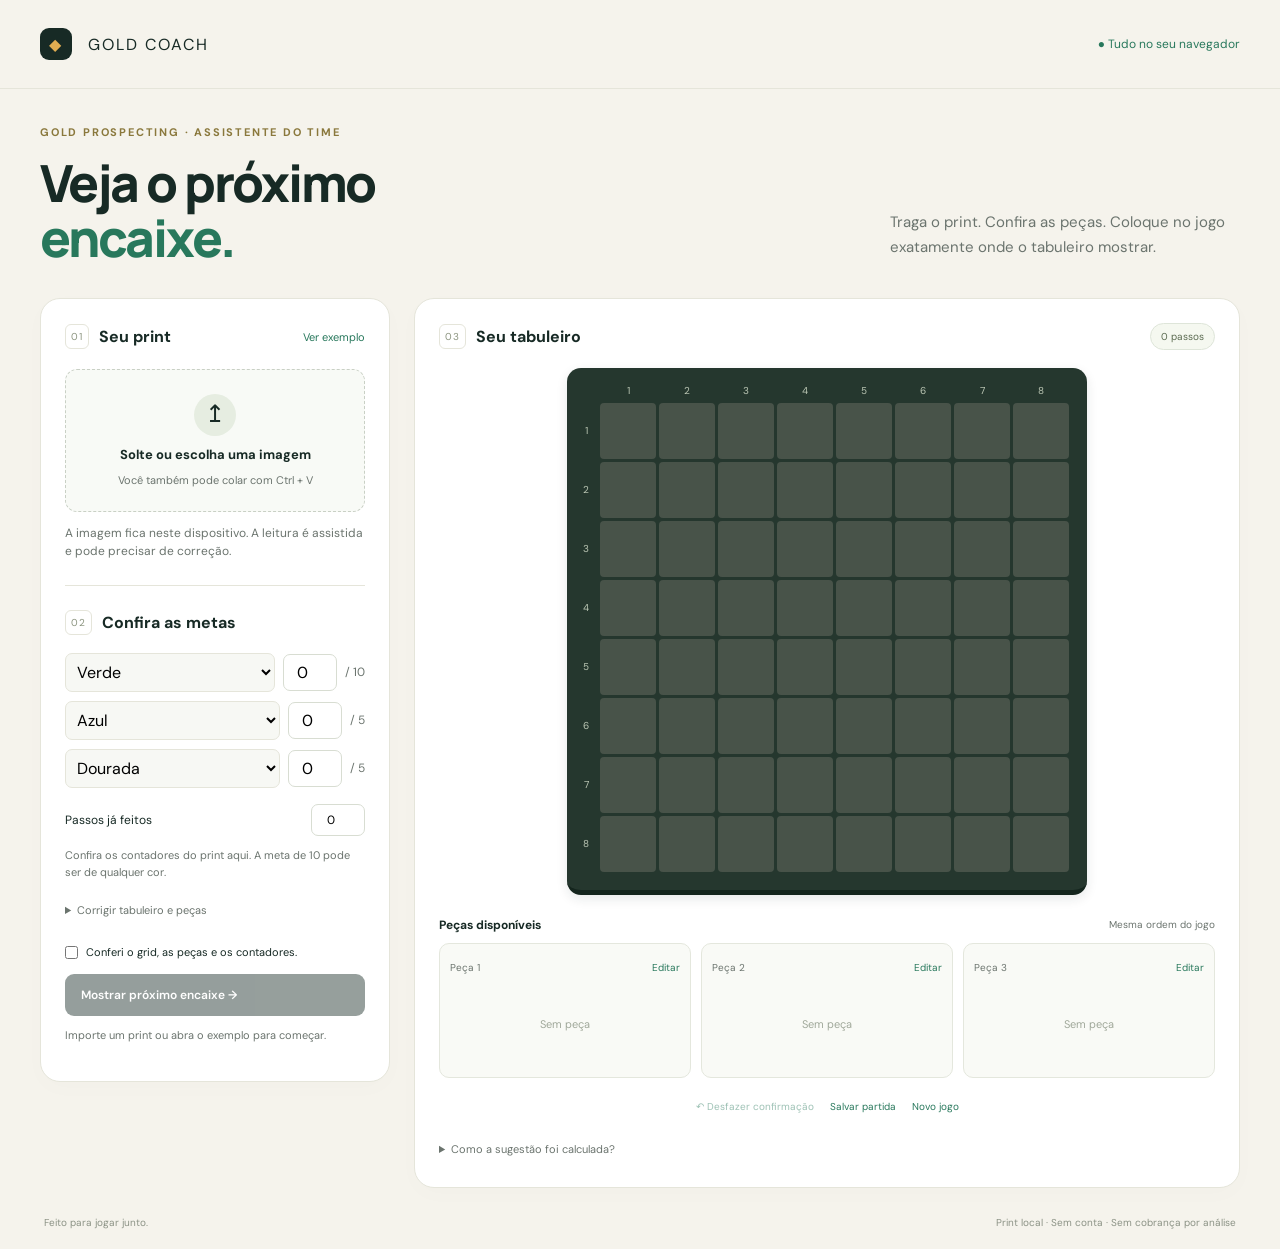
==== gold-prospecting/index.html @ e99830f6 "Publish browser Gold Prospecting coach in isolated subfolder" ====
<!doctype html>
<html lang="pt-BR">
<head><meta charset="utf-8"><meta name="viewport" content="width=device-width,initial-scale=1"><meta name="theme-color" content="#172a25"><title>Gold Coach · seu próximo encaixe</title><link rel="stylesheet" href="style.css"></head>
<body>
<header class="mast"><a class="brand" href="./"><span class="brand-mark">◆</span> GOLD <b>COACH</b></a><span class="local-badge">● Tudo no seu navegador</span></header>
<main>
<section class="intro"><p class="eyebrow">GOLD PROSPECTING · ASSISTENTE DO TIME</p><h1>Veja o próximo<br> <em>encaixe.</em></h1><p>Traga o print. Confira as peças. Coloque no jogo exatamente onde o tabuleiro mostrar.</p></section>
<div class="workspace">
<aside class="input-panel card">
  <div class="section-title"><span class="number">01</span><h2>Seu print</h2><button id="demo" class="text-button">Ver exemplo</button></div>
  <label id="dropzone" class="dropzone" tabindex="0"><span class="upload-icon">↥</span><strong>Solte ou escolha uma imagem</strong><span>Você também pode colar com Ctrl + V</span><input id="file" type="file" accept="image/*"></label>
  <div id="capture-panel" hidden><div class="capture-wrap"><canvas id="capture" aria-label="Print importado; clique para ajustar a área"></canvas></div><div class="capture-tools"><button id="calibrate" class="secondary">Ajustar área do grid</button><button id="clear-image" class="text-button">Remover print</button></div></div>
  <p id="capture-note" class="muted">A imagem fica neste dispositivo. A leitura é assistida e pode precisar de correção.</p>
  <div class="divider"></div>
  <div class="section-title"><span class="number">02</span><h2>Confira as metas</h2></div>
  <div id="goals" class="goals"></div>
  <label class="moves-label">Passos já feitos <input id="moves" type="number" min="0" max="198" value="0"></label>
  <p class="muted small">Confira os contadores do print aqui. A meta de 10 pode ser de qualquer cor.</p>
  <details class="editing"><summary>Corrigir tabuleiro e peças</summary><p class="muted small">Escolha uma cor e toque nas células. Nas peças, toque em “Editar” para desenhar a forma recebida.</p><div id="palette" class="palette"></div><button id="edit-board" class="secondary">Ativar edição do grid</button><div id="piece-editor" hidden><h3 id="editor-title">Editar peça</h3><div id="editor-grid" class="editor-grid"></div><div class="capture-tools"><button id="editor-done" class="secondary">Concluir peça</button><button id="editor-clear" class="text-button">Limpar peça</button></div></div></details>
  <label class="check"><input id="confirmed" type="checkbox"><span>Conferi o grid, as peças e os contadores.</span></label>
  <button id="solve" class="primary" disabled>Mostrar próximo encaixe <span>→</span></button>
  <p id="status" role="status" aria-live="polite" class="status">Importe um print ou abra o exemplo para começar.</p>
</aside>
<section class="board-panel card">
  <div class="section-title"><span class="number">03</span><h2>Seu tabuleiro</h2><span id="step-badge" class="pill">0 passos</span></div>
  <div class="board-shell"><div id="board" class="board" role="grid" aria-label="Tabuleiro 8 por 8, linhas e colunas começam em 1"></div></div>
  <div class="tray-header"><h3>Peças disponíveis</h3><span>Mesma ordem do jogo</span></div><div id="pieces" class="pieces"></div>
  <div id="recommendation" class="recommendation" hidden><p id="result-kind" class="eyebrow">PRÓXIMA COLOCAÇÃO</p><h2 id="result-title"></h2><p id="result-text"></p><ul id="result-cells"></ul><div class="action-row"><button id="apply" class="primary">Já coloquei no jogo ✓</button><button id="hide" class="secondary">Ocultar destaque</button></div><p class="small muted">Confirme só depois de colocar a peça no jogo real. Se algo ficou diferente, importe o novo print e confira.</p></div>
  <div class="board-footer"><button id="undo" class="text-button" disabled>↶ Desfazer confirmação</button><button id="export" class="text-button">Salvar partida</button><button id="reset" class="text-button">Novo jogo</button></div>
  <details id="technical"><summary>Como a sugestão foi calculada?</summary><p class="muted small">DQN com busca de duas colocações e finalizador certificado. Usa só o grid e as peças visíveis. A primeira análise baixa o motor; as seguintes reutilizam o carregamento. É uma sugestão, sem garantia de mínimo global.</p><pre id="output">Nenhuma análise ainda.</pre></details>
</section>
</div>
<footer class="footer"><span>Feito para jogar junto.</span><span>Print local · Sem conta · Sem cobrança por análise</span></footer>
</main><script type="module" src="app.js"></script>
</body></html>
---- gold-prospecting/style.css ----
@import url('https://fonts.googleapis.com/css2?family=DM+Sans:wght@400;500;600;700&family=Manrope:wght@400;600;700;800&display=swap');
:root{--ink:#172a25;--muted:#6b746e;--paper:#f5f3ec;--gold:#e0ad52;--line:#e5e5da;--green:#28785c;font-family:'DM Sans',sans-serif;color:var(--ink);background:var(--paper);font-synthesis:none}*{box-sizing:border-box}body{margin:0}button,input,select{font:inherit}button{cursor:pointer}button:disabled{cursor:default;opacity:.45}button:focus-visible,input:focus-visible,summary:focus-visible,label:focus-visible,select:focus-visible{outline:3px solid #d0a13b;outline-offset:3px}.mast{display:flex;justify-content:space-between;align-items:center;max-width:1280px;padding:28px 40px;margin:auto;border-bottom:1px solid var(--line)}.brand{text-decoration:none;letter-spacing:2px;font-size:16px;color:var(--ink)}.brand b{font-weight:400}.brand-mark{display:inline-grid;place-items:center;background:var(--ink);color:var(--gold);border-radius:9px;width:32px;height:32px;margin-right:10px}.local-badge{font-size:12px;color:var(--green)}main{max-width:1280px;margin:auto;padding:36px 40px 20px}.intro{display:grid;grid-template-columns:1fr 1fr;align-items:end;margin:0 0 32px;gap:0 32px}.eyebrow{font-size:11px;letter-spacing:1.8px;font-weight:700}.intro .eyebrow{grid-column:1/-1;margin-top:0;color:#8a783c}h1{font:800 clamp(36px,4vw,54px)/1.08 Manrope,sans-serif;letter-spacing:-2px;margin:5px 0 0}h1 em{font-style:normal;color:var(--green)}.intro>p:last-child{max-width:350px;color:var(--muted);font-size:15px;line-height:1.7;margin:0 0 5px;justify-self:end}.workspace{display:grid;grid-template-columns:350px minmax(0,1fr);gap:24px;align-items:start}.card{background:#fff;border:1px solid var(--line);border-radius:20px;padding:24px;box-shadow:0 6px 24px #172a2504}.section-title{display:flex;align-items:center;gap:10px;margin-bottom:18px}.section-title h2{font-size:16px;margin:0;font-weight:700}.number{font-size:10px;letter-spacing:1px;color:#8b947f;border:1px solid var(--line);padding:5px;border-radius:6px}.section-title .text-button{margin-left:auto;font-size:11px}.dropzone{border:1.5px dashed #c9d0c5;border-radius:12px;display:flex;flex-direction:column;align-items:center;text-align:center;gap:10px;padding:24px 12px;background:#f8faf6;cursor:pointer}.dropzone.drag{border-color:var(--green);background:#e9f4eb}.dropzone input{display:none}.upload-icon{font-size:24px;line-height:1;border-radius:50%;background:#e6ede1;width:42px;height:42px;padding-top:8px}.dropzone strong{font-size:13px}.dropzone>span:last-of-type{font-size:11px;color:var(--muted)}.muted{font-size:12px;color:var(--muted);line-height:1.55}.small{font-size:11px}.divider{height:1px;background:var(--line);margin:24px 0}.goals{display:flex;flex-direction:column;gap:9px}.goal{display:flex;align-items:center;gap:8px}.goal select{flex:1;min-width:0;background:#f7f8f4;border:1px solid var(--line);border-radius:7px;padding:7px}.goal input,.moves-label input{width:54px;text-align:center;border:1px solid #d8ddd2;border-radius:7px;padding:7px}.goal span{font-size:12px;color:var(--muted)}.moves-label{display:flex;justify-content:space-between;align-items:center;font-size:12px;margin:16px 0 0}.check{display:flex;gap:8px;font-size:11px;line-height:1.5;margin:20px 0 14px;align-items:start}.check input{accent-color:var(--green);margin:2px 0 0}.primary{background:var(--ink);color:#fff;border:0;border-radius:9px;padding:13px 16px;font-weight:600;font-size:12px}.input-panel>.primary{width:100%;display:flex;justify-content:space-between}.primary:not(:disabled):hover{background:#2d4a3e}.secondary{border:1px solid #dbe1d5;background:#f7f9f4;border-radius:7px;padding:8px 10px;font-size:11px;color:var(--ink)}.text-button{background:none;border:0;padding:7px 0;color:var(--green);font-size:12px}.status{font-size:11px;line-height:1.6;margin-bottom:0;min-height:30px;color:var(--muted)}.status.error{color:#a23e2b}.pill{margin-left:auto;border:1px solid #dee5d9;background:#f5f8f0;border-radius:20px;padding:6px 10px;font-size:10px;color:#5b6b51}.board-shell{max-width:520px;margin:auto;background:#25372e;border-radius:14px;padding:14px 18px 18px 8px;border-bottom:5px solid #14251d;box-shadow:0 4px 12px #172a2519}.board{display:grid;grid-template-columns:22px repeat(8,minmax(0,1fr));gap:3px}.axis{display:flex;align-items:center;justify-content:center;font-size:10px;color:#bdc8b6;min-height:18px}.cell{padding:0;min-width:0;aspect-ratio:1;border:0;border-radius:4px;background:#485349;position:relative;display:grid;place-items:center}.board.edit .cell{cursor:crosshair}.cell .gem{width:62%;height:58%;background:var(--gem);clip-path:polygon(22% 0,78% 0,100% 35%,50% 100%,0 35%);box-shadow:inset 0 5px 8px #fff6}.cell.green{--gem:#228c46;background:linear-gradient(145deg,#c4edb2,#8ec783);box-shadow:inset 0 3px 0 #e3f8d6,inset 0 -3px 0 #6bac69}.cell.gold{--gem:#d37b20;background:linear-gradient(145deg,#ffe6a3,#f0c76a);box-shadow:inset 0 3px 0 #fff1c7,inset 0 -3px 0 #cd9b42}.cell.blue{--gem:#0879ac;background:linear-gradient(145deg,#97dcfa,#57b3ed);box-shadow:inset 0 3px 0 #c5f3ff,inset 0 -3px 0 #338abf}.cell.pink{--gem:#b33898;background:linear-gradient(145deg,#fac4e9,#d67ac2);box-shadow:inset 0 3px 0 #ffdef4,inset 0 -3px 0 #b85b9e}.cell.plain{background:linear-gradient(135deg,#f7d191,#eab775);box-shadow:inset 0 3px 0 #ffe6b7,inset 0 -3px 0 #c79a61}.cell.ghost{outline:3px solid #ffdf6c;outline-offset:-2px;z-index:1;animation:breathe 1.7s ease-in-out infinite}.cell.ghost:after{content:'+';position:absolute;right:2px;top:0;font-size:11px;font-weight:bold;color:#203927}.cell.clears{box-shadow:inset 0 0 0 2px #ffdc72}.tray-header{display:flex;align-items:center;justify-content:space-between;margin:22px 0 10px}.tray-header h3{margin:0;font-size:12px}.tray-header span{font-size:10px;color:var(--muted)}.pieces{display:grid;grid-template-columns:repeat(3,1fr);gap:10px}.piece-card{border:1px solid #e4e7dd;background:#f9faf6;border-radius:10px;padding:10px;text-align:center}.piece-card.chosen{border:2px solid #caa13e;background:#fff9e7;padding:9px}.piece-name{font-size:10px;color:var(--muted);display:flex;justify-content:space-between;align-items:center;gap:4px}.piece-name button{font-size:10px}.mini-piece{display:grid;gap:2px;justify-content:center;align-content:center;height:86px}.mini-piece .cell{width:22px;height:22px;aspect-ratio:auto}.mini-piece .cell.empty{background:transparent}.piece-empty{font-size:11px;color:#a0a89a;line-height:86px}.recommendation{margin-top:20px;padding:18px;border-radius:11px;background:#f1f7e9;border:1px solid #dce8cf}.recommendation h2{font-size:18px;margin:8px 0}.recommendation>p:not(.eyebrow){font-size:12px;line-height:1.6}.recommendation .eyebrow{color:#65854b;font-size:9px}.recommendation ul{list-style:none;padding:0;font-size:12px;line-height:1.9}.action-row{display:flex;gap:8px;flex-wrap:wrap}.board-footer{display:flex;gap:16px;flex-wrap:wrap;margin-top:15px;justify-content:center}.board-footer button{font-size:10px}.footer{display:flex;justify-content:space-between;gap:12px;padding:28px 4px 0;font-size:10px;color:#8b9285}details{font-size:11px;color:var(--muted);margin-top:15px}summary{cursor:pointer;padding:7px 0}pre{font:10px/1.6 monospace;white-space:pre-wrap;background:#f6f7f3;padding:10px;border-radius:7px;max-height:280px;overflow:auto}.palette{display:grid;grid-template-columns:repeat(3,1fr);gap:5px;margin-bottom:10px}.palette button{display:flex;align-items:center;gap:5px;padding:6px;border:1px solid #e2e6db;border-radius:5px;background:white;font-size:10px}.palette button.selected{border-color:var(--green);background:#edf6e8}.swatch{width:14px;height:14px;border-radius:3px;display:inline-block}.swatch.empty{background:#485349}.swatch.green{background:#91d087}.swatch.gold{background:#f2c66c}.swatch.blue{background:#5cbdee}.swatch.pink{background:#d884c6}.swatch.plain{background:#eec38a}.editor-grid{display:grid;grid-template-columns:repeat(5,1fr);gap:4px;max-width:200px;margin:10px 0}.editor-grid .cell{background-color:#ddd}.capture-wrap{margin-top:12px;max-height:300px;overflow:auto;background:#f0eee4;border-radius:8px;text-align:center}.capture-wrap canvas{display:block;max-width:100%;height:auto;margin:auto;touch-action:manipulation}.capture-tools{display:flex;align-items:center;gap:12px;flex-wrap:wrap;margin-top:8px}.editing h3{font-size:12px} [hidden]{display:none!important}@keyframes breathe{50%{filter:brightness(1.15)}}@media(prefers-reduced-motion:reduce){.cell.ghost{animation:none}}@media(max-width:850px){.workspace{grid-template-columns:300px minmax(0,1fr);gap:16px}.card{padding:18px}main{padding:25px 20px}.mast{padding:20px}.board-shell{padding:9px 9px 12px 4px}.board{gap:2px;grid-template-columns:17px repeat(8,minmax(0,1fr))}.mini-piece .cell{width:18px;height:18px}.intro{margin-bottom:24px}}@media(max-width:680px){.workspace{grid-template-columns:1fr}.intro{grid-template-columns:1fr}.intro>p:last-child{justify-self:start;margin-top:16px;max-width:100%;font-size:13px}.intro h1 br{display:none}.intro h1{font-size:38px}.local-badge{font-size:9px}.brand{font-size:12px;letter-spacing:1px}.brand-mark{width:26px;height:26px}.mast{padding:16px 20px}.card{border-radius:14px}.input-panel{order:0}.board-panel{order:1}.board-shell{max-width:420px}.board{gap:3px;grid-template-columns:20px repeat(8,minmax(0,1fr))}.goals{flex-direction:row;gap:5px}.goal{display:flex;flex-wrap:wrap;gap:4px;flex:1}.goal select{width:100%;font-size:11px;flex-basis:100%}.goal input{width:46px}.footer{flex-direction:column}.mini-piece .cell{width:22px;height:22px}}
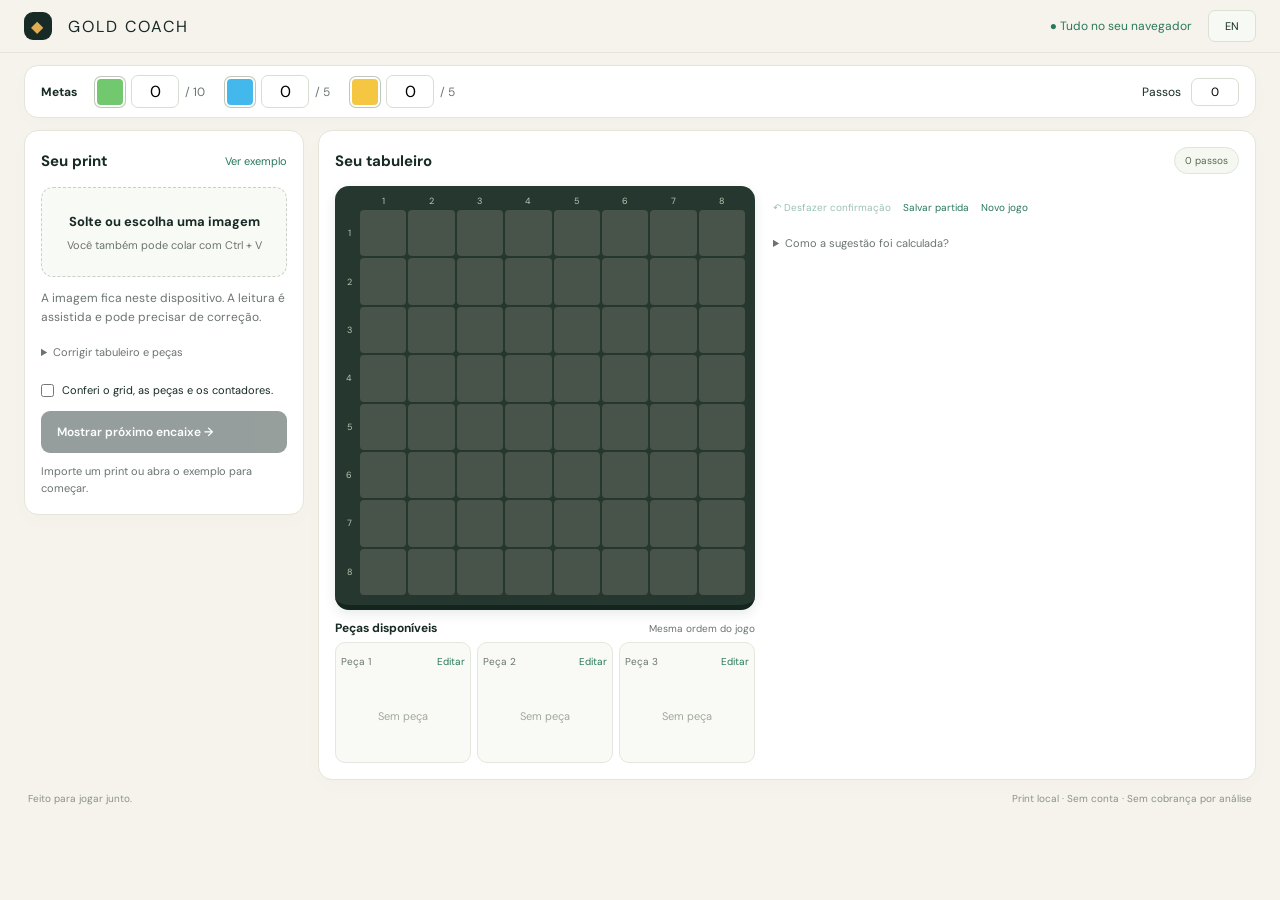
==== commit a7c222ae: "Compact Gold Coach and add piece picker with Portuguese and English" ====
--- a/gold-prospecting/index.html
+++ b/gold-prospecting/index.html
@@ -1,35 +1,31 @@
-<!doctype html>
+﻿<!doctype html>
 <html lang="pt-BR">
 <head><meta charset="utf-8"><meta name="viewport" content="width=device-width,initial-scale=1"><meta name="theme-color" content="#172a25"><title>Gold Coach · seu próximo encaixe</title><link rel="stylesheet" href="style.css"></head>
 <body>
-<header class="mast"><a class="brand" href="./"><span class="brand-mark">◆</span> GOLD <b>COACH</b></a><span class="local-badge">● Tudo no seu navegador</span></header>
+<header class="mast"><a class="brand" href="./"><span class="brand-mark">◆</span> GOLD <b>COACH</b></a><div class="mast-actions"><span class="local-badge">● Tudo no seu navegador</span><button id="language" class="secondary" aria-label="Change language">EN</button></div></header>
 <main>
-<section class="intro"><p class="eyebrow">GOLD PROSPECTING · ASSISTENTE DO TIME</p><h1>Veja o próximo<br> <em>encaixe.</em></h1><p>Traga o print. Confira as peças. Coloque no jogo exatamente onde o tabuleiro mostrar.</p></section>
+<section class="targets-bar card" aria-label="Confira as metas"><strong>Metas</strong><div id="goals" class="goals"></div><label class="moves-label">Passos <input id="moves" type="number" min="0" max="198" value="0"></label></section>
 <div class="workspace">
 <aside class="input-panel card">
-  <div class="section-title"><span class="number">01</span><h2>Seu print</h2><button id="demo" class="text-button">Ver exemplo</button></div>
-  <label id="dropzone" class="dropzone" tabindex="0"><span class="upload-icon">↥</span><strong>Solte ou escolha uma imagem</strong><span>Você também pode colar com Ctrl + V</span><input id="file" type="file" accept="image/*"></label>
-  <div id="capture-panel" hidden><div class="capture-wrap"><canvas id="capture" aria-label="Print importado; clique para ajustar a área"></canvas></div><div class="capture-tools"><button id="calibrate" class="secondary">Ajustar área do grid</button><button id="clear-image" class="text-button">Remover print</button></div></div>
-  <p id="capture-note" class="muted">A imagem fica neste dispositivo. A leitura é assistida e pode precisar de correção.</p>
-  <div class="divider"></div>
-  <div class="section-title"><span class="number">02</span><h2>Confira as metas</h2></div>
-  <div id="goals" class="goals"></div>
-  <label class="moves-label">Passos já feitos <input id="moves" type="number" min="0" max="198" value="0"></label>
-  <p class="muted small">Confira os contadores do print aqui. A meta de 10 pode ser de qualquer cor.</p>
-  <details class="editing"><summary>Corrigir tabuleiro e peças</summary><p class="muted small">Escolha uma cor e toque nas células. Nas peças, toque em “Editar” para desenhar a forma recebida.</p><div id="palette" class="palette"></div><button id="edit-board" class="secondary">Ativar edição do grid</button><div id="piece-editor" hidden><h3 id="editor-title">Editar peça</h3><div id="editor-grid" class="editor-grid"></div><div class="capture-tools"><button id="editor-done" class="secondary">Concluir peça</button><button id="editor-clear" class="text-button">Limpar peça</button></div></div></details>
-  <label class="check"><input id="confirmed" type="checkbox"><span>Conferi o grid, as peças e os contadores.</span></label>
-  <button id="solve" class="primary" disabled>Mostrar próximo encaixe <span>→</span></button>
-  <p id="status" role="status" aria-live="polite" class="status">Importe um print ou abra o exemplo para começar.</p>
+<div class="section-title"><h2>Seu print</h2><button id="demo" class="text-button">Ver exemplo</button></div>
+<label id="dropzone" class="dropzone" tabindex="0"><strong>Solte ou escolha uma imagem</strong><span>Você também pode colar com Ctrl + V</span><input id="file" type="file" accept="image/*"></label>
+<div id="capture-panel" hidden><div class="capture-wrap"><canvas id="capture" aria-label="Print importado; clique para ajustar a área"></canvas></div><div class="capture-tools"><button id="calibrate" class="secondary">Ajustar área do grid</button><button id="clear-image" class="text-button">Remover print</button></div></div>
+<p id="capture-note" class="muted">A imagem fica neste dispositivo. A leitura é assistida e pode precisar de correção.</p>
+<details class="editing"><summary>Corrigir tabuleiro e peças</summary><div id="palette" class="palette"></div><button id="edit-board" class="secondary">Ativar edição do grid</button></details>
+<label class="check"><input id="confirmed" type="checkbox"><span>Conferi o grid, as peças e os contadores.</span></label>
+<button id="solve" class="primary" disabled>Mostrar próximo encaixe →</button>
+<p id="status" role="status" aria-live="polite" class="status">Importe um print ou abra o exemplo para começar.</p>
 </aside>
-<section class="board-panel card">
-  <div class="section-title"><span class="number">03</span><h2>Seu tabuleiro</h2><span id="step-badge" class="pill">0 passos</span></div>
-  <div class="board-shell"><div id="board" class="board" role="grid" aria-label="Tabuleiro 8 por 8, linhas e colunas começam em 1"></div></div>
-  <div class="tray-header"><h3>Peças disponíveis</h3><span>Mesma ordem do jogo</span></div><div id="pieces" class="pieces"></div>
-  <div id="recommendation" class="recommendation" hidden><p id="result-kind" class="eyebrow">PRÓXIMA COLOCAÇÃO</p><h2 id="result-title"></h2><p id="result-text"></p><ul id="result-cells"></ul><div class="action-row"><button id="apply" class="primary">Já coloquei no jogo ✓</button><button id="hide" class="secondary">Ocultar destaque</button></div><p class="small muted">Confirme só depois de colocar a peça no jogo real. Se algo ficou diferente, importe o novo print e confira.</p></div>
-  <div class="board-footer"><button id="undo" class="text-button" disabled>↶ Desfazer confirmação</button><button id="export" class="text-button">Salvar partida</button><button id="reset" class="text-button">Novo jogo</button></div>
-  <details id="technical"><summary>Como a sugestão foi calculada?</summary><p class="muted small">DQN com busca de duas colocações e finalizador certificado. Usa só o grid e as peças visíveis. A primeira análise baixa o motor; as seguintes reutilizam o carregamento. É uma sugestão, sem garantia de mínimo global.</p><pre id="output">Nenhuma análise ainda.</pre></details>
-</section>
-</div>
-<footer class="footer"><span>Feito para jogar junto.</span><span>Print local · Sem conta · Sem cobrança por análise</span></footer>
-</main><script type="module" src="app.js"></script>
-</body></html>
+<section class="board-panel card"><div class="section-title"><h2>Seu tabuleiro</h2><span id="step-badge" class="pill">0 passos</span></div>
+<div class="play-area"><div class="board-stage">
+<div class="board-shell"><div id="board" class="board" role="grid" aria-label="Tabuleiro 8 por 8, linhas e colunas começam em 1"></div></div>
+<div class="tray-header"><h3>Peças disponíveis</h3><span>Mesma ordem do jogo</span></div><div id="pieces" class="pieces"></div>
+</div><div class="move-panel">
+<div id="recommendation" class="recommendation" hidden><p id="result-kind" class="eyebrow">PRÓXIMA COLOCAÇÃO</p><h2 id="result-title"></h2><p id="result-text"></p><ul id="result-cells"></ul><div class="action-row"><button id="apply" class="primary">Já coloquei no jogo ✓</button><button id="hide" class="secondary">Ocultar destaque</button></div><p class="small muted">Confirme só depois de colocar a peça no jogo real. Se algo ficou diferente, importe o novo print e confira.</p></div>
+<div class="board-footer"><button id="undo" class="text-button" disabled>↶ Desfazer confirmação</button><button id="export" class="text-button">Salvar partida</button><button id="reset" class="text-button">Novo jogo</button></div>
+<details id="technical"><summary>Como a sugestão foi calculada?</summary><p class="muted small">DQN com busca de duas colocações e finalizador certificado. Usa só o grid e as peças visíveis. A primeira análise baixa o motor; as seguintes reutilizam o carregamento. É uma sugestão, sem garantia de mínimo global.</p><p id="output-empty" class="muted small">Nenhuma análise ainda.</p><pre id="output"></pre></details>
+</div></div></section></div>
+<footer class="footer"><span>Feito para jogar junto.</span><span>Print local · Sem conta · Sem cobrança por análise</span></footer></main>
+<dialog id="piece-dialog" aria-labelledby="editor-title"><div id="piece-editor"><div class="section-title"><h2 id="editor-title">Editar peça</h2><button id="editor-close" class="text-button">Fechar</button></div><p class="muted">Escolha um formato e toque nos blocos para mudar a cor.</p><div class="piece-workspace"><section><h3>Formatos prontos</h3><div id="shape-picker" class="shape-picker"></div></section><section class="piece-painter"><h3>Cor dos blocos</h3><div id="piece-palette" class="palette"></div><div id="editor-grid" class="editor-grid"></div><div class="capture-tools"><button id="rotate-piece" class="secondary">Girar</button><button id="mirror-piece" class="secondary">Espelhar</button><button id="freehand" class="secondary" aria-pressed="false">Desenho livre</button></div><div class="capture-tools"><button id="editor-done" class="primary">Concluir peça</button><button id="editor-clear" class="text-button">Remover peça</button></div></section></div></div></dialog>
+<script type="module" src="app.js"></script></body></html>
+
--- a/gold-prospecting/style.css
+++ b/gold-prospecting/style.css
@@ -1,2 +1,10 @@
 @import url('https://fonts.googleapis.com/css2?family=DM+Sans:wght@400;500;600;700&family=Manrope:wght@400;600;700;800&display=swap');
 :root{--ink:#172a25;--muted:#6b746e;--paper:#f5f3ec;--gold:#e0ad52;--line:#e5e5da;--green:#28785c;font-family:'DM Sans',sans-serif;color:var(--ink);background:var(--paper);font-synthesis:none}*{box-sizing:border-box}body{margin:0}button,input,select{font:inherit}button{cursor:pointer}button:disabled{cursor:default;opacity:.45}button:focus-visible,input:focus-visible,summary:focus-visible,label:focus-visible,select:focus-visible{outline:3px solid #d0a13b;outline-offset:3px}.mast{display:flex;justify-content:space-between;align-items:center;max-width:1280px;padding:28px 40px;margin:auto;border-bottom:1px solid var(--line)}.brand{text-decoration:none;letter-spacing:2px;font-size:16px;color:var(--ink)}.brand b{font-weight:400}.brand-mark{display:inline-grid;place-items:center;background:var(--ink);color:var(--gold);border-radius:9px;width:32px;height:32px;margin-right:10px}.local-badge{font-size:12px;color:var(--green)}main{max-width:1280px;margin:auto;padding:36px 40px 20px}.intro{display:grid;grid-template-columns:1fr 1fr;align-items:end;margin:0 0 32px;gap:0 32px}.eyebrow{font-size:11px;letter-spacing:1.8px;font-weight:700}.intro .eyebrow{grid-column:1/-1;margin-top:0;color:#8a783c}h1{font:800 clamp(36px,4vw,54px)/1.08 Manrope,sans-serif;letter-spacing:-2px;margin:5px 0 0}h1 em{font-style:normal;color:var(--green)}.intro>p:last-child{max-width:350px;color:var(--muted);font-size:15px;line-height:1.7;margin:0 0 5px;justify-self:end}.workspace{display:grid;grid-template-columns:350px minmax(0,1fr);gap:24px;align-items:start}.card{background:#fff;border:1px solid var(--line);border-radius:20px;padding:24px;box-shadow:0 6px 24px #172a2504}.section-title{display:flex;align-items:center;gap:10px;margin-bottom:18px}.section-title h2{font-size:16px;margin:0;font-weight:700}.number{font-size:10px;letter-spacing:1px;color:#8b947f;border:1px solid var(--line);padding:5px;border-radius:6px}.section-title .text-button{margin-left:auto;font-size:11px}.dropzone{border:1.5px dashed #c9d0c5;border-radius:12px;display:flex;flex-direction:column;align-items:center;text-align:center;gap:10px;padding:24px 12px;background:#f8faf6;cursor:pointer}.dropzone.drag{border-color:var(--green);background:#e9f4eb}.dropzone input{display:none}.upload-icon{font-size:24px;line-height:1;border-radius:50%;background:#e6ede1;width:42px;height:42px;padding-top:8px}.dropzone strong{font-size:13px}.dropzone>span:last-of-type{font-size:11px;color:var(--muted)}.muted{font-size:12px;color:var(--muted);line-height:1.55}.small{font-size:11px}.divider{height:1px;background:var(--line);margin:24px 0}.goals{display:flex;flex-direction:column;gap:9px}.goal{display:flex;align-items:center;gap:8px}.goal select{flex:1;min-width:0;background:#f7f8f4;border:1px solid var(--line);border-radius:7px;padding:7px}.goal input,.moves-label input{width:54px;text-align:center;border:1px solid #d8ddd2;border-radius:7px;padding:7px}.goal span{font-size:12px;color:var(--muted)}.moves-label{display:flex;justify-content:space-between;align-items:center;font-size:12px;margin:16px 0 0}.check{display:flex;gap:8px;font-size:11px;line-height:1.5;margin:20px 0 14px;align-items:start}.check input{accent-color:var(--green);margin:2px 0 0}.primary{background:var(--ink);color:#fff;border:0;border-radius:9px;padding:13px 16px;font-weight:600;font-size:12px}.input-panel>.primary{width:100%;display:flex;justify-content:space-between}.primary:not(:disabled):hover{background:#2d4a3e}.secondary{border:1px solid #dbe1d5;background:#f7f9f4;border-radius:7px;padding:8px 10px;font-size:11px;color:var(--ink)}.text-button{background:none;border:0;padding:7px 0;color:var(--green);font-size:12px}.status{font-size:11px;line-height:1.6;margin-bottom:0;min-height:30px;color:var(--muted)}.status.error{color:#a23e2b}.pill{margin-left:auto;border:1px solid #dee5d9;background:#f5f8f0;border-radius:20px;padding:6px 10px;font-size:10px;color:#5b6b51}.board-shell{max-width:520px;margin:auto;background:#25372e;border-radius:14px;padding:14px 18px 18px 8px;border-bottom:5px solid #14251d;box-shadow:0 4px 12px #172a2519}.board{display:grid;grid-template-columns:22px repeat(8,minmax(0,1fr));gap:3px}.axis{display:flex;align-items:center;justify-content:center;font-size:10px;color:#bdc8b6;min-height:18px}.cell{padding:0;min-width:0;aspect-ratio:1;border:0;border-radius:4px;background:#485349;position:relative;display:grid;place-items:center}.board.edit .cell{cursor:crosshair}.cell .gem{width:62%;height:58%;background:var(--gem);clip-path:polygon(22% 0,78% 0,100% 35%,50% 100%,0 35%);box-shadow:inset 0 5px 8px #fff6}.cell.green{--gem:#228c46;background:linear-gradient(145deg,#c4edb2,#8ec783);box-shadow:inset 0 3px 0 #e3f8d6,inset 0 -3px 0 #6bac69}.cell.gold{--gem:#d37b20;background:linear-gradient(145deg,#ffe6a3,#f0c76a);box-shadow:inset 0 3px 0 #fff1c7,inset 0 -3px 0 #cd9b42}.cell.blue{--gem:#0879ac;background:linear-gradient(145deg,#97dcfa,#57b3ed);box-shadow:inset 0 3px 0 #c5f3ff,inset 0 -3px 0 #338abf}.cell.pink{--gem:#b33898;background:linear-gradient(145deg,#fac4e9,#d67ac2);box-shadow:inset 0 3px 0 #ffdef4,inset 0 -3px 0 #b85b9e}.cell.plain{background:linear-gradient(135deg,#f7d191,#eab775);box-shadow:inset 0 3px 0 #ffe6b7,inset 0 -3px 0 #c79a61}.cell.ghost{outline:3px solid #ffdf6c;outline-offset:-2px;z-index:1;animation:breathe 1.7s ease-in-out infinite}.cell.ghost:after{content:'+';position:absolute;right:2px;top:0;font-size:11px;font-weight:bold;color:#203927}.cell.clears{box-shadow:inset 0 0 0 2px #ffdc72}.tray-header{display:flex;align-items:center;justify-content:space-between;margin:22px 0 10px}.tray-header h3{margin:0;font-size:12px}.tray-header span{font-size:10px;color:var(--muted)}.pieces{display:grid;grid-template-columns:repeat(3,1fr);gap:10px}.piece-card{border:1px solid #e4e7dd;background:#f9faf6;border-radius:10px;padding:10px;text-align:center}.piece-card.chosen{border:2px solid #caa13e;background:#fff9e7;padding:9px}.piece-name{font-size:10px;color:var(--muted);display:flex;justify-content:space-between;align-items:center;gap:4px}.piece-name button{font-size:10px}.mini-piece{display:grid;gap:2px;justify-content:center;align-content:center;height:86px}.mini-piece .cell{width:22px;height:22px;aspect-ratio:auto}.mini-piece .cell.empty{background:transparent}.piece-empty{font-size:11px;color:#a0a89a;line-height:86px}.recommendation{margin-top:20px;padding:18px;border-radius:11px;background:#f1f7e9;border:1px solid #dce8cf}.recommendation h2{font-size:18px;margin:8px 0}.recommendation>p:not(.eyebrow){font-size:12px;line-height:1.6}.recommendation .eyebrow{color:#65854b;font-size:9px}.recommendation ul{list-style:none;padding:0;font-size:12px;line-height:1.9}.action-row{display:flex;gap:8px;flex-wrap:wrap}.board-footer{display:flex;gap:16px;flex-wrap:wrap;margin-top:15px;justify-content:center}.board-footer button{font-size:10px}.footer{display:flex;justify-content:space-between;gap:12px;padding:28px 4px 0;font-size:10px;color:#8b9285}details{font-size:11px;color:var(--muted);margin-top:15px}summary{cursor:pointer;padding:7px 0}pre{font:10px/1.6 monospace;white-space:pre-wrap;background:#f6f7f3;padding:10px;border-radius:7px;max-height:280px;overflow:auto}.palette{display:grid;grid-template-columns:repeat(3,1fr);gap:5px;margin-bottom:10px}.palette button{display:flex;align-items:center;gap:5px;padding:6px;border:1px solid #e2e6db;border-radius:5px;background:white;font-size:10px}.palette button.selected{border-color:var(--green);background:#edf6e8}.swatch{width:14px;height:14px;border-radius:3px;display:inline-block}.swatch.empty{background:#485349}.swatch.green{background:#91d087}.swatch.gold{background:#f2c66c}.swatch.blue{background:#5cbdee}.swatch.pink{background:#d884c6}.swatch.plain{background:#eec38a}.editor-grid{display:grid;grid-template-columns:repeat(5,1fr);gap:4px;max-width:200px;margin:10px 0}.editor-grid .cell{background-color:#ddd}.capture-wrap{margin-top:12px;max-height:300px;overflow:auto;background:#f0eee4;border-radius:8px;text-align:center}.capture-wrap canvas{display:block;max-width:100%;height:auto;margin:auto;touch-action:manipulation}.capture-tools{display:flex;align-items:center;gap:12px;flex-wrap:wrap;margin-top:8px}.editing h3{font-size:12px} [hidden]{display:none!important}@keyframes breathe{50%{filter:brightness(1.15)}}@media(prefers-reduced-motion:reduce){.cell.ghost{animation:none}}@media(max-width:850px){.workspace{grid-template-columns:300px minmax(0,1fr);gap:16px}.card{padding:18px}main{padding:25px 20px}.mast{padding:20px}.board-shell{padding:9px 9px 12px 4px}.board{gap:2px;grid-template-columns:17px repeat(8,minmax(0,1fr))}.mini-piece .cell{width:18px;height:18px}.intro{margin-bottom:24px}}@media(max-width:680px){.workspace{grid-template-columns:1fr}.intro{grid-template-columns:1fr}.intro>p:last-child{justify-self:start;margin-top:16px;max-width:100%;font-size:13px}.intro h1 br{display:none}.intro h1{font-size:38px}.local-badge{font-size:9px}.brand{font-size:12px;letter-spacing:1px}.brand-mark{width:26px;height:26px}.mast{padding:16px 20px}.card{border-radius:14px}.input-panel{order:0}.board-panel{order:1}.board-shell{max-width:420px}.board{gap:3px;grid-template-columns:20px repeat(8,minmax(0,1fr))}.goals{flex-direction:row;gap:5px}.goal{display:flex;flex-wrap:wrap;gap:4px;flex:1}.goal select{width:100%;font-size:11px;flex-basis:100%}.goal input{width:46px}.footer{flex-direction:column}.mini-piece .cell{width:22px;height:22px}}
+/* Compact playing surface: targets above the board, advice beside it. */
+.mast{max-width:1440px;padding:10px 24px}.mast-actions{display:flex;align-items:center;gap:16px}.brand-mark{width:28px;height:28px}.mast-actions button{min-width:48px}main{max-width:1440px;padding:12px 24px}.card{border-radius:14px;padding:16px}.targets-bar{display:flex;align-items:center;gap:18px;margin-bottom:12px;padding:9px 16px}.targets-bar>strong{font-size:12px}.goals{flex-direction:row;gap:20px}.goal{gap:6px}.goal select.goal-color{flex:none;width:30px;height:30px;padding:0;appearance:none;color:transparent;border:2px solid #ffffff;border-radius:6px;box-shadow:0 0 0 1px #bec8ba;cursor:pointer}.goal select option{color:var(--ink);background:white}.goal-color.green{background:#72c86e}.goal-color.gold{background:#f5c641}.goal-color.blue{background:#42b8ed}.goal-color.pink{background:#e77dc6}.goal input,.moves-label input{width:48px;padding:5px}.moves-label{gap:10px;margin:0 0 0 auto;white-space:nowrap}.workspace{grid-template-columns:280px minmax(0,1fr);gap:14px}.section-title{margin-bottom:12px}.section-title h2{font-size:15px}.dropzone{padding:18px 8px;gap:8px;min-height:90px;justify-content:center}.check{margin:16px 0 12px}.play-area{display:grid;grid-template-columns:minmax(0,420px) minmax(210px,1fr);gap:18px}.board-stage{min-width:0}.board-shell{width:100%;max-width:min(420px,calc(100dvh - 300px));padding:8px 10px 10px 5px}.board{gap:2px;grid-template-columns:18px repeat(8,minmax(0,1fr))}.axis{min-height:14px;font-size:9px}.tray-header{margin:10px 0 6px}.pieces{gap:6px}.piece-card{padding:5px}.piece-card.chosen{padding:4px}.piece-name{font-size:10px}.mini-piece{height:82px}.mini-piece .cell{width:15px;height:15px}.piece-empty{line-height:82px}.recommendation{margin:0;padding:12px}.recommendation h2{font-size:16px}.recommendation>p:not(.eyebrow){font-size:11px;line-height:1.5}.recommendation ul{font-size:11px;line-height:1.7;margin:10px 0}.action-row{gap:6px}.action-row .primary{padding:11px}.board-footer{justify-content:flex-start;gap:12px;margin-top:8px}.footer{padding-top:12px}.capture-wrap{max-height:160px;overflow:auto}.capture-wrap canvas{max-height:160px;width:auto;max-width:100%;height:auto}.capture-tools{gap:8px}.capture-tools .secondary{padding:6px;font-size:10px}details{margin-top:8px}.status{margin-top:10px}.move-panel{min-width:0}pre{max-height:160px}dialog{color:var(--ink);border:1px solid var(--line);border-radius:16px;padding:20px;width:min(780px,94vw);max-height:92dvh;overflow:auto;box-shadow:0 20px 100px #172a2540}dialog::backdrop{background:#172a2570}dialog .section-title{justify-content:space-between}dialog h3{font-size:12px}.piece-workspace{display:grid;grid-template-columns:1fr 1fr;gap:24px}.shape-picker{display:grid;grid-template-columns:repeat(5,1fr);gap:6px;max-height:360px;overflow:auto;padding:3px}.shape-option{display:grid;place-items:center;height:58px;padding:5px;border:1px solid #dbe1d5;border-radius:7px;background:#f8faf6}.shape-option[aria-pressed=true]{outline:2px solid var(--green);background:#e5f2df}.shape-mini{display:grid;grid-template-columns:repeat(5,8px);grid-template-rows:repeat(5,8px);gap:1px}.shape-mini>span{background:#d7ac69;border-radius:1px;box-shadow:inset 0 1px #ffe5b2}.editor-grid{width:240px;max-width:100%;margin:14px auto}.editor-grid .cell{min-height:36px}.editor-grid .cell.empty{opacity:0;pointer-events:none}.editor-grid.freehand .cell.empty{opacity:1;pointer-events:auto;background:#e4e8df;border:1px dashed #bdc8b5}.editor-grid .cell:disabled{opacity:1}.piece-painter .palette{grid-template-columns:repeat(3,1fr)}#freehand[aria-pressed=true]{background:#dfefd6;border-color:var(--green)}
+@media(min-width:1100px) and (max-height:800px){.board-shell{max-width:360px}.mini-piece{height:76px}.piece-empty{line-height:76px}.card{padding:12px}.recommendation>p{margin:8px 0}.recommendation ul{margin:7px 0}.footer{padding-top:8px}}
+@media(max-width:1100px){.workspace{grid-template-columns:250px minmax(0,1fr)}.play-area{grid-template-columns:1fr}.move-panel{max-width:480px;margin:auto;width:100%}.board-shell{max-width:400px}.recommendation{margin-top:8px}}
+@media(max-width:680px){.mast{padding:9px 12px}.local-badge{display:none}main{padding:10px}.targets-bar{gap:8px;flex-wrap:wrap;padding:9px}.goals{gap:10px;flex:1}.goal{flex:none;flex-wrap:nowrap}.goal select.goal-color{flex-basis:auto;width:24px;height:26px}.goal input{width:36px;padding:4px}.goal span{font-size:11px}.moves-label{font-size:11px;gap:5px}.moves-label input{width:40px}.targets-bar>strong{display:none}.workspace{grid-template-columns:1fr}.input-panel{padding:12px}.dropzone{min-height:62px;padding:10px}.input-panel .muted{font-size:10px;margin:8px 0}.check{margin:10px 0}.board-shell{max-width:400px}.play-area{gap:6px}.mini-piece .cell{width:17px;height:17px}.mini-piece{height:90px}.piece-empty{line-height:90px}.piece-workspace{grid-template-columns:1fr;gap:8px}.shape-picker{grid-template-columns:repeat(6,1fr);max-height:155px}.shape-option{height:50px;padding:2px}.shape-mini{grid-template-columns:repeat(5,6px);grid-template-rows:repeat(5,6px)}.piece-painter h3{margin:8px 0}.editor-grid{width:190px;margin:8px auto}.editor-grid .cell{min-height:30px}dialog{padding:12px}.footer{flex-direction:column;gap:5px}}
+.editor-grid .cell.empty:disabled{opacity:0}.editor-grid.freehand .cell.empty:disabled{opacity:1}
+@media(max-width:410px){.goals{gap:7px;flex:none}.goal{gap:3px}.goal input{width:32px}.moves-label{gap:3px;margin-left:auto}.moves-label input{width:34px}.targets-bar{gap:6px}}
+.goal input,.moves-label input{appearance:textfield;-moz-appearance:textfield}.goal input::-webkit-inner-spin-button,.goal input::-webkit-outer-spin-button,.moves-label input::-webkit-inner-spin-button,.moves-label input::-webkit-outer-spin-button{-webkit-appearance:none;margin:0}#output:empty{display:none}
